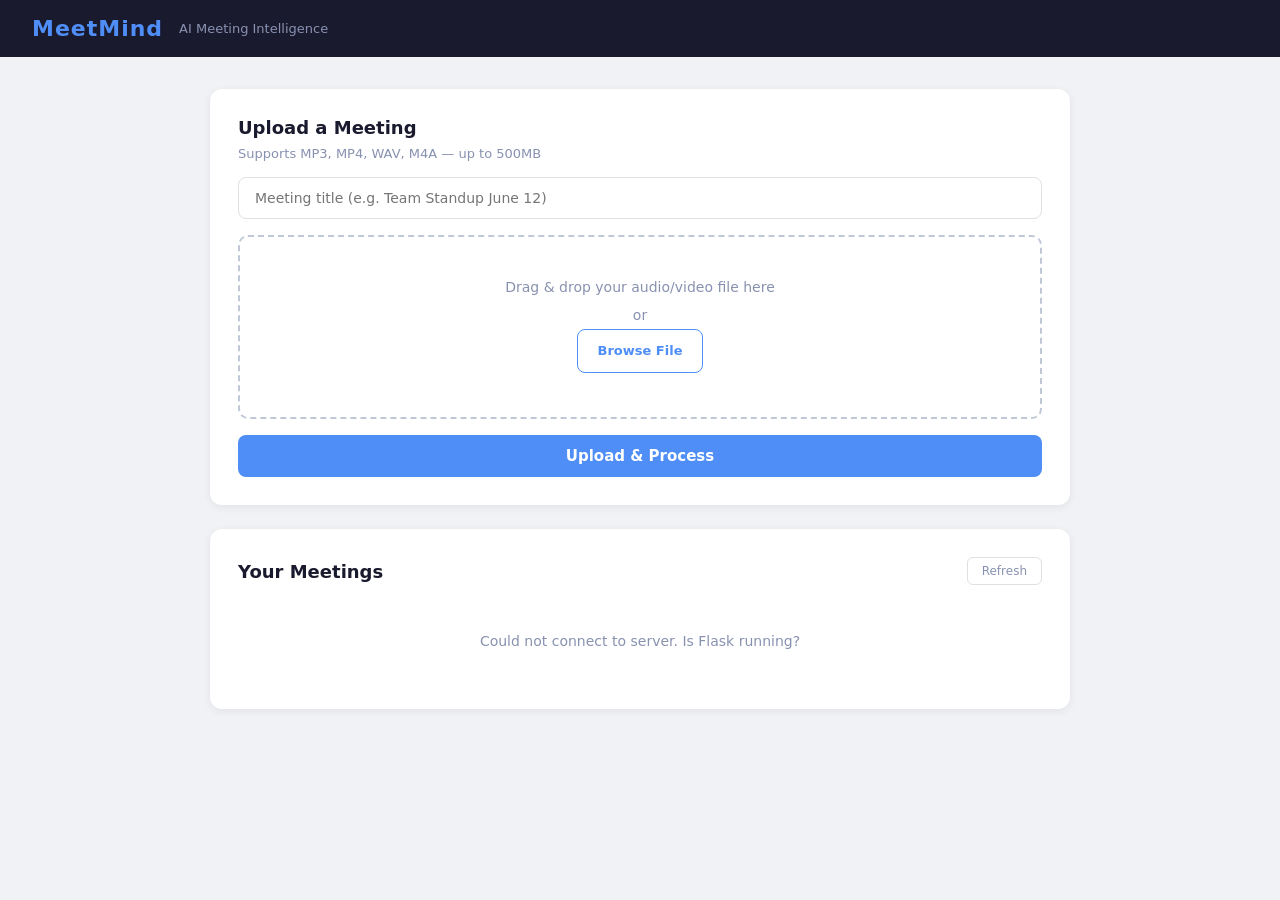
==== frontend/index.html @ b281e252 "Initial commit - MeetMind AI Meeting Intelligence" ====
<!DOCTYPE html>
<html lang="en">
<head>
  <meta charset="UTF-8">
  <meta name="viewport" content="width=device-width, initial-scale=1.0">
  <title>MeetMind — AI Meeting Intelligence</title>
  <link rel="stylesheet" href="css/style.css">
</head>
<body>

  <nav class="navbar">
    <div class="brand">MeetMind</div>
    <span class="tagline">AI Meeting Intelligence</span>
  </nav>

  <div class="container">

    <!-- Upload Section -->
    <div class="card upload-card">
      <h2>Upload a Meeting</h2>
      <p class="subtext">Supports MP3, MP4, WAV, M4A — up to 500MB</p>

      <div class="form-group">
        <input type="text" id="meetingTitle" placeholder="Meeting title (e.g. Team Standup June 12)" />
      </div>

      <div class="drop-zone" id="dropZone">
        <p>Drag & drop your audio/video file here</p>
        <p>or</p>
        <label class="btn-outline" for="fileInput">Browse File</label>
        <input type="file" id="fileInput" accept=".mp3,.mp4,.wav,.m4a,.ogg,.webm" hidden />
        <p id="selectedFile" class="file-name"></p>
      </div>

      <button class="btn-primary" id="uploadBtn" onclick="uploadFile()">Upload & Process</button>

      <div id="uploadStatus" class="status-bar" style="display:none;"></div>
    </div>

    <!-- Meetings List -->
    <div class="card">
      <div class="section-header">
        <h2>Your Meetings</h2>
        <button class="btn-sm" onclick="loadMeetings()">Refresh</button>
      </div>

      <div id="meetingsList">
        <p class="empty-text">No meetings yet. Upload one above.</p>
      </div>
    </div>

  </div>

  <script src="js/dashboard.js"></script>
</body>
</html>
---- frontend/css/style.css ----
* {
  margin: 0;
  padding: 0;
  box-sizing: border-box;
}

body {
  font-family: 'Segoe UI', system-ui, sans-serif;
  background: #f0f2f5;
  color: #1a1a2e;
  min-height: 100vh;
}

/* ── NAVBAR ── */
.navbar {
  background: #1a1a2e;
  padding: 16px 32px;
  display: flex;
  align-items: center;
  gap: 16px;
  position: sticky;
  top: 0;
  z-index: 100;
}

.brand {
  font-size: 22px;
  font-weight: 700;
  color: #4f8ef7;
  letter-spacing: 1px;
}

.tagline {
  font-size: 13px;
  color: #8892b0;
}

.back-btn {
  color: #8892b0;
  text-decoration: none;
  font-size: 14px;
  transition: color 0.2s;
}

.back-btn:hover {
  color: #4f8ef7;
}

/* ── LAYOUT ── */
.container {
  max-width: 900px;
  margin: 0 auto;
  padding: 32px 20px;
  display: flex;
  flex-direction: column;
  gap: 24px;
}

/* ── CARDS ── */
.card {
  background: #ffffff;
  border-radius: 12px;
  padding: 28px;
  box-shadow: 0 2px 8px rgba(0,0,0,0.07);
}

.card h2 {
  font-size: 18px;
  font-weight: 600;
  color: #1a1a2e;
  margin-bottom: 8px;
}

.card h1 {
  font-size: 24px;
  font-weight: 700;
  color: #1a1a2e;
  margin-bottom: 8px;
}

.section-header {
  display: flex;
  justify-content: space-between;
  align-items: center;
  margin-bottom: 16px;
}

.section-header h2 {
  margin-bottom: 0;
}

/* ── TYPOGRAPHY ── */
.subtext {
  font-size: 13px;
  color: #8892b0;
  margin-bottom: 16px;
}

.body-text {
  font-size: 15px;
  color: #444;
  line-height: 1.7;
}

.empty-text {
  font-size: 14px;
  color: #8892b0;
  text-align: center;
  padding: 32px 0;
}

/* ── FORM ── */
.form-group {
  margin-bottom: 16px;
}

input[type="text"] {
  width: 100%;
  padding: 12px 16px;
  border: 1.5px solid #e0e0e0;
  border-radius: 8px;
  font-size: 14px;
  font-family: inherit;
  color: #1a1a2e;
  transition: border-color 0.2s;
  outline: none;
}

input[type="text"]:focus {
  border-color: #4f8ef7;
}

/* ── DROP ZONE ── */
.drop-zone {
  border: 2px dashed #c0c8d8;
  border-radius: 10px;
  padding: 36px;
  text-align: center;
  color: #8892b0;
  font-size: 14px;
  line-height: 2;
  margin-bottom: 16px;
  transition: border-color 0.2s, background 0.2s;
  cursor: pointer;
}

.drop-zone.dragover {
  border-color: #4f8ef7;
  background: #f0f6ff;
}

.file-name {
  font-size: 13px;
  color: #4f8ef7;
  margin-top: 8px;
  font-weight: 500;
}

/* ── BUTTONS ── */
.btn-primary {
  background: #4f8ef7;
  color: white;
  border: none;
  padding: 12px 28px;
  border-radius: 8px;
  font-size: 15px;
  font-weight: 600;
  cursor: pointer;
  font-family: inherit;
  transition: background 0.2s, transform 0.1s;
  width: 100%;
}

.btn-primary:hover {
  background: #3a7be0;
}

.btn-primary:active {
  transform: scale(0.98);
}

.btn-primary:disabled {
  background: #b0c4de;
  cursor: not-allowed;
}

.btn-outline {
  display: inline-block;
  border: 1.5px solid #4f8ef7;
  color: #4f8ef7;
  padding: 8px 20px;
  border-radius: 8px;
  font-size: 13px;
  font-weight: 600;
  cursor: pointer;
  transition: all 0.2s;
}

.btn-outline:hover {
  background: #4f8ef7;
  color: white;
}

.btn-sm {
  background: transparent;
  border: 1.5px solid #e0e0e0;
  color: #8892b0;
  padding: 6px 14px;
  border-radius: 6px;
  font-size: 12px;
  cursor: pointer;
  font-family: inherit;
  transition: all 0.2s;
}

.btn-sm:hover {
  border-color: #4f8ef7;
  color: #4f8ef7;
}

.btn-danger {
  background: transparent;
  border: none;
  color: #e05454;
  font-size: 12px;
  cursor: pointer;
  font-family: inherit;
  padding: 4px 8px;
}

/* ── STATUS BAR ── */
.status-bar {
  margin-top: 16px;
  padding: 12px 16px;
  border-radius: 8px;
  font-size: 14px;
  font-weight: 500;
}

.status-bar.info { background: #e8f0fe; color: #1a5cf6; }
.status-bar.success { background: #e6f9f0; color: #1a8a4a; }
.status-bar.error { background: #fdecea; color: #c0392b; }

/* ── BADGE ── */
.badge {
  display: inline-block;
  padding: 4px 12px;
  border-radius: 20px;
  font-size: 12px;
  font-weight: 600;
  margin-bottom: 8px;
}

.badge.uploaded  { background: #e8f0fe; color: #1a5cf6; }
.badge.transcribing { background: #fff3e0; color: #e65100; }
.badge.summarizing  { background: #f3e5f5; color: #7b1fa2; }
.badge.done      { background: #e6f9f0; color: #1a8a4a; }
.badge.failed    { background: #fdecea; color: #c0392b; }

/* ── MEETINGS LIST ── */
.meeting-item {
  display: flex;
  justify-content: space-between;
  align-items: center;
  padding: 14px 0;
  border-bottom: 1px solid #f0f2f5;
  cursor: pointer;
  transition: background 0.15s;
}

.meeting-item:last-child { border-bottom: none; }

.meeting-item:hover .meeting-title {
  color: #4f8ef7;
}

.meeting-title {
  font-size: 15px;
  font-weight: 600;
  color: #1a1a2e;
  margin-bottom: 4px;
  transition: color 0.2s;
}

.meeting-meta {
  font-size: 12px;
  color: #8892b0;
}

.meeting-right {
  display: flex;
  align-items: center;
  gap: 12px;
}

/* ── TWO COLUMN ── */
.two-col {
  display: grid;
  grid-template-columns: 1fr 1fr;
  gap: 24px;
}

@media (max-width: 600px) {
  .two-col { grid-template-columns: 1fr; }
}

/* ── ITEM LIST ── */
.item-list {
  list-style: none;
  padding: 0;
}

.item-list li {
  padding: 8px 0;
  border-bottom: 1px solid #f0f2f5;
  font-size: 14px;
  color: #444;
  line-height: 1.5;
  display: flex;
  gap: 8px;
}

.item-list li:last-child { border-bottom: none; }

.item-list li::before {
  content: "→";
  color: #4f8ef7;
  font-weight: 700;
  flex-shrink: 0;
}

.empty-list {
  font-size: 13px;
  color: #8892b0;
  padding: 8px 0;
}

/* ── CHAT ── */
.chat-card { }

.chat-messages {
  height: 320px;
  overflow-y: auto;
  border: 1.5px solid #e0e0e0;
  border-radius: 10px;
  padding: 16px;
  margin-bottom: 16px;
  display: flex;
  flex-direction: column;
  gap: 12px;
  background: #fafbfc;
}

.chat-bubble {
  max-width: 80%;
  padding: 10px 16px;
  border-radius: 12px;
  font-size: 14px;
  line-height: 1.6;
}

.chat-bubble.user {
  background: #4f8ef7;
  color: white;
  align-self: flex-end;
  border-bottom-right-radius: 4px;
}

.chat-bubble.assistant {
  background: #f0f2f5;
  color: #1a1a2e;
  align-self: flex-start;
  border-bottom-left-radius: 4px;
}

.chat-bubble.thinking {
  background: #f0f2f5;
  color: #8892b0;
  align-self: flex-start;
  font-style: italic;
}

.chat-input-row {
  display: flex;
  gap: 12px;
}

.chat-input-row input {
  flex: 1;
  margin-bottom: 0;
}

.chat-input-row .btn-primary {
  width: auto;
  padding: 12px 24px;
}

/* ── TRANSCRIPT ── */
.transcript-box {
  background: #fafbfc;
  border: 1.5px solid #e0e0e0;
  border-radius: 10px;
  padding: 20px;
  font-size: 14px;
  line-height: 1.9;
  color: #444;
  max-height: 400px;
  overflow-y: auto;
  white-space: pre-wrap;
  margin-top: 8px;
}

/* ── PROCESSING ANIMATION ── */
@keyframes pulse {
  0%, 100% { opacity: 1; }
  50% { opacity: 0.4; }
}

.processing {
  animation: pulse 1.5s infinite;
  color: #8892b0;
}
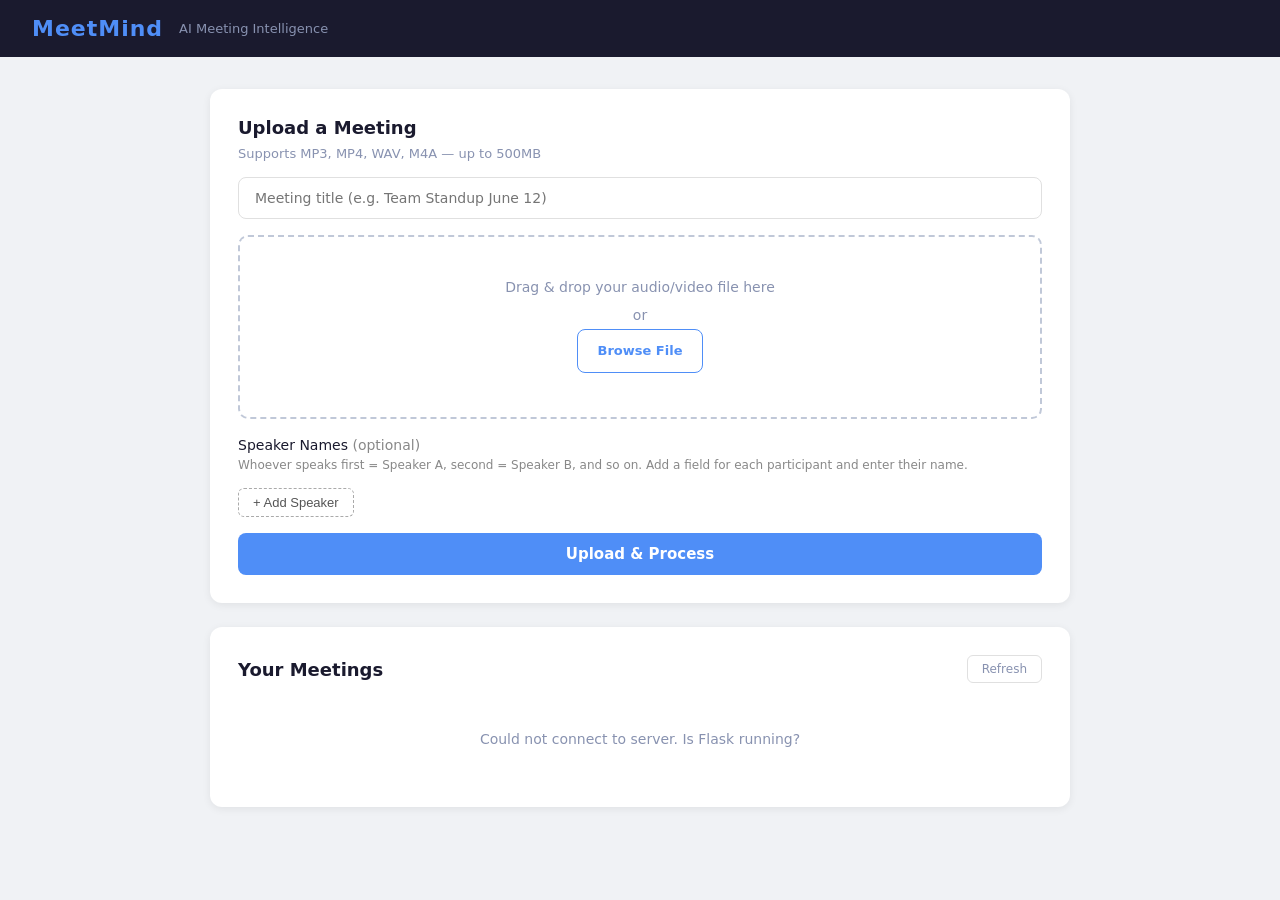
==== commit df0a6ff1: "feat: dynamic speaker names, delete confirmation dialog, AssemblyAI diarization" ====
--- a/frontend/index.html
+++ b/frontend/index.html
@@ -32,6 +32,25 @@
         <p id="selectedFile" class="file-name"></p>
       </div>
 
+      <!-- Speaker Names Section -->
+      <div class="form-group" style="margin-top: 16px;">
+        <label style="font-weight:500; font-size:14px;">
+          Speaker Names <span style="font-weight:400; color:#888;">(optional)</span>
+        </label>
+        <p style="font-size:12px; color:#888; margin-top:4px;">
+          Whoever speaks first = Speaker A, second = Speaker B, and so on.
+          Add a field for each participant and enter their name.
+        </p>
+        <div id="speakerNamesContainer" style="margin-top: 8px;"></div>
+        <button
+          type="button"
+          onclick="addSpeaker()"
+          style="margin-top:8px; padding:6px 14px; border:1px dashed #aaa; background:transparent; border-radius:6px; font-size:13px; cursor:pointer; color:#555;"
+        >
+          + Add Speaker
+        </button>
+      </div>
+
       <button class="btn-primary" id="uploadBtn" onclick="uploadFile()">Upload & Process</button>
 
       <div id="uploadStatus" class="status-bar" style="display:none;"></div>
@@ -53,4 +72,4 @@
 
   <script src="js/dashboard.js"></script>
 </body>
-</html>
+</html>
--- a/frontend/css/style.css
+++ b/frontend/css/style.css
@@ -420,3 +420,105 @@
   animation: pulse 1.5s infinite;
   color: #8892b0;
 }
+
+/* ── MODAL DIALOG ── */
+.modal-overlay {
+  position: fixed;
+  inset: 0;
+  background: rgba(0, 0, 0, 0.45);
+  display: flex;
+  align-items: center;
+  justify-content: center;
+  z-index: 1000;
+  animation: fadeIn 0.15s ease;
+}
+
+.modal-box {
+  background: #ffffff;
+  border-radius: 14px;
+  padding: 32px 28px;
+  max-width: 400px;
+  width: 90%;
+  box-shadow: 0 8px 32px rgba(0,0,0,0.18);
+  animation: slideUp 0.2s ease;
+}
+
+.modal-icon {
+  width: 48px;
+  height: 48px;
+  background: #fdecea;
+  border-radius: 50%;
+  display: flex;
+  align-items: center;
+  justify-content: center;
+  margin: 0 auto 16px;
+  font-size: 22px;
+}
+
+.modal-title {
+  font-size: 18px;
+  font-weight: 700;
+  color: #1a1a2e;
+  text-align: center;
+  margin-bottom: 8px;
+}
+
+.modal-message {
+  font-size: 14px;
+  color: #8892b0;
+  text-align: center;
+  line-height: 1.6;
+  margin-bottom: 24px;
+}
+
+.modal-actions {
+  display: flex;
+  gap: 12px;
+}
+
+.modal-actions .btn-cancel {
+  flex: 1;
+  padding: 11px;
+  border: 1.5px solid #e0e0e0;
+  border-radius: 8px;
+  background: transparent;
+  color: #8892b0;
+  font-size: 14px;
+  font-weight: 600;
+  cursor: pointer;
+  font-family: inherit;
+  transition: all 0.2s;
+}
+
+.modal-actions .btn-cancel:hover {
+  border-color: #4f8ef7;
+  color: #4f8ef7;
+}
+
+.modal-actions .btn-delete {
+  flex: 1;
+  padding: 11px;
+  border: none;
+  border-radius: 8px;
+  background: #e05454;
+  color: white;
+  font-size: 14px;
+  font-weight: 600;
+  cursor: pointer;
+  font-family: inherit;
+  transition: background 0.2s;
+}
+
+.modal-actions .btn-delete:hover {
+  background: #c0392b;
+}
+
+@keyframes fadeIn {
+  from { opacity: 0; }
+  to   { opacity: 1; }
+}
+
+@keyframes slideUp {
+  from { transform: translateY(20px); opacity: 0; }
+  to   { transform: translateY(0);    opacity: 1; }
+}
